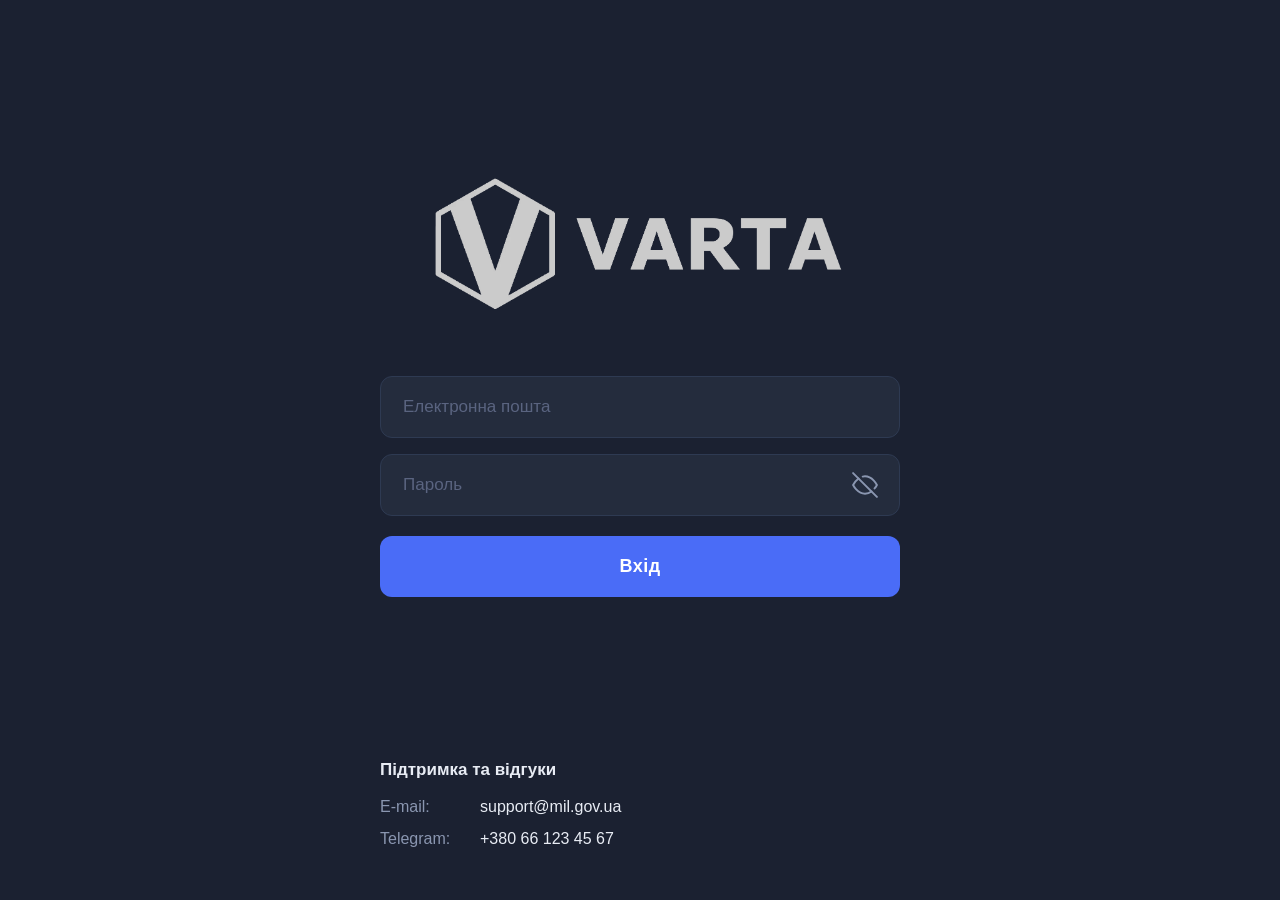
==== web/pages/diagnoses/index.html @ eaa7e65a "Change hospital" ====
<!DOCTYPE html>
<html lang="uk">
<head>
  <meta charset="UTF-8" />
  <meta name="viewport" content="width=device-width, initial-scale=1.0" />
  <title>VARTA — Діагнози</title>
  <link rel="stylesheet" href="../../css/tokens.css" />
  <link rel="stylesheet" href="diagnoses.css" />
</head>
<body>

  <header class="topbar">
    <div class="topbar__left">
      <img class="topbar__logo" src="../../assets/logo.webp" alt="VARTA" />
    </div>
    <div class="topbar__center">
      <h1 class="topbar__title" id="pageTitle"></h1>
    </div>
    <div class="topbar__right">
      <a class="btn-logout" href="../hospital/index.html">← До пацієнтів</a>
    </div>
  </header>

  <main class="main">
    <div class="content-layout">
      <section class="list-column" aria-labelledby="listHeading">
        <h2 class="visually-hidden" id="listHeading">Список діагнозів</h2>
        <div class="diagnoses-list" id="diagnosesList">
          <div class="skeleton-list" id="skeletonList">
            <div class="skeleton-card"></div>
            <div class="skeleton-card"></div>
            <div class="skeleton-card"></div>
          </div>
        </div>
        <p class="empty-msg" id="emptyMsg" hidden>Діагнози відсутні</p>
        <p class="error-msg" id="listErrorMsg" hidden></p>
      </section>

      <aside class="add-panel" aria-labelledby="formHeading">
        <h2 class="add-panel__title" id="formHeading">Новий діагноз</h2>
        <div class="add-panel__divider"></div>
        <div class="add-panel__field">
          <label class="add-panel__label" for="diagnosisText">Опис діагнозу</label>
          <textarea class="add-panel__textarea" id="diagnosisText" rows="1" placeholder="Введіть текст діагнозу..."></textarea>
        </div>
        <div class="add-panel__field">
          <label class="add-panel__label" for="severitySelect">Тяжкість</label>
          <select class="add-panel__select" id="severitySelect">
            <option value="Легке">Легке</option>
            <option value="Середнє" selected>Середнє</option>
            <option value="Важке">Важке</option>
            <option value="Критичне">Критичне</option>
          </select>
        </div>
        <p class="add-panel__msg" id="formMsg" hidden></p>
        <button class="add-panel__btn" id="submitBtn" type="button">Додати діагноз</button>
      </aside>
    </div>
  </main>

  <script src="../../js/api.js"></script>
  <script src="diagnoses.js"></script>
</body>
</html>
---- web/css/tokens.css ----
:root {
  --color-bg: #1b2131;
  --color-surface: #242c3d;
  --color-surface-hover: #2a3347;
  --color-border: #2e3a52;
  --color-accent: #4a6cf7;
  --color-accent-hover: #3a5ce6;
  --color-text-primary: #e8ecf4;
  --color-text-secondary: #8a96b0;
  --color-text-placeholder: #5a6480;
  --color-error: #e05454;

  --radius-sm: 8px;
  --radius-md: 12px;
  --radius-lg: 16px;

  --font-family: -apple-system, BlinkMacSystemFont, 'Segoe UI', Roboto, sans-serif;
}
---- web/pages/diagnoses/diagnoses.css ----
*, *::before, *::after {
  box-sizing: border-box;
  margin: 0;
  padding: 0;
}

body {
  font-family: var(--font-family);
  background-color: var(--color-bg);
  color: var(--color-text-primary);
  min-height: 100vh;
  display: flex;
  flex-direction: column;
}

.visually-hidden {
  position: absolute;
  width: 1px;
  height: 1px;
  padding: 0;
  margin: -1px;
  overflow: hidden;
  clip: rect(0, 0, 0, 0);
  white-space: nowrap;
  border: 0;
}

.topbar {
  display: flex;
  align-items: center;
  justify-content: space-between;
  padding: 14px 28px;
  background-color: var(--color-surface);
  border-bottom: 1px solid var(--color-border);
  position: sticky;
  top: 0;
  z-index: 100;
}

.topbar__left {
  display: flex;
  align-items: center;
}

.topbar__logo {
  height: 36px;
  width: auto;
}

.topbar__center {
  flex: 1;
  text-align: center;
}

.topbar__title {
  font-size: 18px;
  font-weight: 600;
  color: var(--color-text-primary);
}

.topbar__right {
  display: flex;
  align-items: center;
}

a.btn-logout {
  text-decoration: none;
}

.btn-logout {
  display: flex;
  align-items: center;
  gap: 8px;
  background: none;
  border: 1px solid var(--color-border);
  border-radius: var(--radius-sm);
  color: var(--color-text-secondary);
  font-size: 14px;
  padding: 8px 14px;
  cursor: pointer;
  transition: color 0.2s, border-color 0.2s;
}

.btn-logout:hover {
  color: var(--color-text-primary);
  border-color: var(--color-text-secondary);
}

.btn-logout svg {
  width: 18px;
  height: 18px;
}

.main {
  flex: 1;
  max-width: 1300px;
  width: 100%;
  margin: 0 auto;
  padding: 28px 24px 48px;
  display: flex;
  flex-direction: column;
  gap: 20px;
}

.content-layout {
  display: grid;
  grid-template-columns: 1fr 340px;
  gap: 20px;
  align-items: start;
}

.list-column {
  display: flex;
  flex-direction: column;
  gap: 12px;
  min-width: 0;
}

.diagnoses-list {
  display: flex;
  flex-direction: column;
  gap: 12px;
}

.diag-item {
  background-color: var(--color-surface);
  border: 1.5px solid var(--color-border);
  border-radius: var(--radius-md);
  padding: 14px 16px;
  display: flex;
  flex-direction: column;
  gap: 8px;
}

.diag-item__header {
  display: flex;
  align-items: center;
  justify-content: space-between;
  gap: 10px;
}

.diag-item__severity {
  font-size: 12px;
  font-weight: 600;
  padding: 3px 10px;
  border-radius: 20px;
  text-transform: uppercase;
  letter-spacing: 0.4px;
}

.diag--mild     { background: rgba(52, 199, 89, 0.12);  color: #34c759; }
.diag--moderate { background: rgba(255, 159, 10, 0.12); color: #ff9f0a; }
.diag--severe   { background: rgba(255, 100, 30, 0.12); color: #ff641e; }
.diag--critical { background: rgba(224, 84, 84, 0.12);  color: #e05454; }

.diag-item__date {
  font-size: 12px;
  color: var(--color-text-secondary);
}

.diag-item__text {
  font-size: 14px;
  color: var(--color-text-primary);
  line-height: 1.5;
}

.skeleton-list {
  display: flex;
  flex-direction: column;
  gap: 12px;
}

.skeleton-card {
  height: 96px;
  border-radius: var(--radius-md);
  background: linear-gradient(90deg, var(--color-surface) 25%, var(--color-surface-hover) 50%, var(--color-surface) 75%);
  background-size: 200% 100%;
  animation: shimmer 1.4s infinite;
}

@keyframes shimmer {
  0%   { background-position: 200% 0; }
  100% { background-position: -200% 0; }
}

.empty-msg {
  text-align: center;
  color: var(--color-text-secondary);
  font-size: 16px;
  padding: 48px 0;
}

.error-msg {
  text-align: center;
  color: var(--color-error);
  background: rgba(224,84,84,0.1);
  border: 1px solid rgba(224,84,84,0.3);
  border-radius: var(--radius-sm);
  padding: 16px;
  font-size: 15px;
}

.add-panel {
  background-color: var(--color-surface);
  border: 1.5px solid var(--color-border);
  border-radius: var(--radius-md);
  padding: 22px 20px;
  display: flex;
  flex-direction: column;
  gap: 14px;
  position: sticky;
  top: calc(64px + 28px);
}

.add-panel__title {
  font-size: 15px;
  font-weight: 600;
  color: var(--color-text-primary);
}

.add-panel__divider {
  height: 1px;
  background-color: var(--color-border);
}

.add-panel__field {
  display: flex;
  flex-direction: column;
  gap: 6px;
}

.add-panel__label {
  font-size: 12px;
  font-weight: 500;
  color: var(--color-text-secondary);
  text-transform: uppercase;
  letter-spacing: 0.5px;
}

.add-panel__textarea,
.add-panel__select {
  width: 100%;
  background-color: var(--color-bg);
  border: 1.5px solid var(--color-border);
  border-radius: var(--radius-sm);
  padding: 10px 14px;
  font-size: 15px;
  color: var(--color-text-primary);
  outline: none;
  transition: border-color 0.2s;
  font-family: inherit;
}

.add-panel__textarea {
  resize: none;
  overflow-y: hidden;
  min-height: 48px;
  line-height: 1.5;
}

.add-panel__textarea::placeholder {
  color: var(--color-text-placeholder);
}

.add-panel__textarea:focus,
.add-panel__select:focus {
  border-color: var(--color-accent);
}

.add-panel__select {
  cursor: pointer;
  appearance: none;
  background-image: url("data:image/svg+xml,%3Csvg xmlns='http://www.w3.org/2000/svg' width='16' height='16' viewBox='0 0 24 24' fill='none' stroke='%238a96b0' stroke-width='2'%3E%3Cpath d='M6 9l6 6 6-6'/%3E%3C/svg%3E");
  background-repeat: no-repeat;
  background-position: right 12px center;
  padding-right: 40px;
}

.add-panel__btn {
  width: 100%;
  background-color: var(--color-accent);
  color: #fff;
  border: none;
  border-radius: var(--radius-sm);
  padding: 11px 16px;
  font-size: 15px;
  font-weight: 500;
  cursor: pointer;
  transition: background-color 0.2s, opacity 0.2s;
}

.add-panel__btn:hover {
  background-color: var(--color-accent-hover);
}

.add-panel__btn:disabled {
  opacity: 0.55;
  cursor: not-allowed;
}

.add-panel__msg {
  font-size: 13px;
  line-height: 1.5;
  border-radius: var(--radius-sm);
  padding: 10px 12px;
}

.add-panel__msg--success {
  color: #34c759;
  background: rgba(52, 199, 89, 0.08);
  border: 1px solid rgba(52, 199, 89, 0.25);
}

.add-panel__msg--error {
  color: var(--color-error);
  background: rgba(224, 84, 84, 0.08);
  border: 1px solid rgba(224, 84, 84, 0.25);
}

@media (max-width: 900px) {
  .content-layout { grid-template-columns: 1fr; }
  .add-panel { position: static; }
}

@media (max-width: 700px) {
  .topbar__title { font-size: 15px; }
}
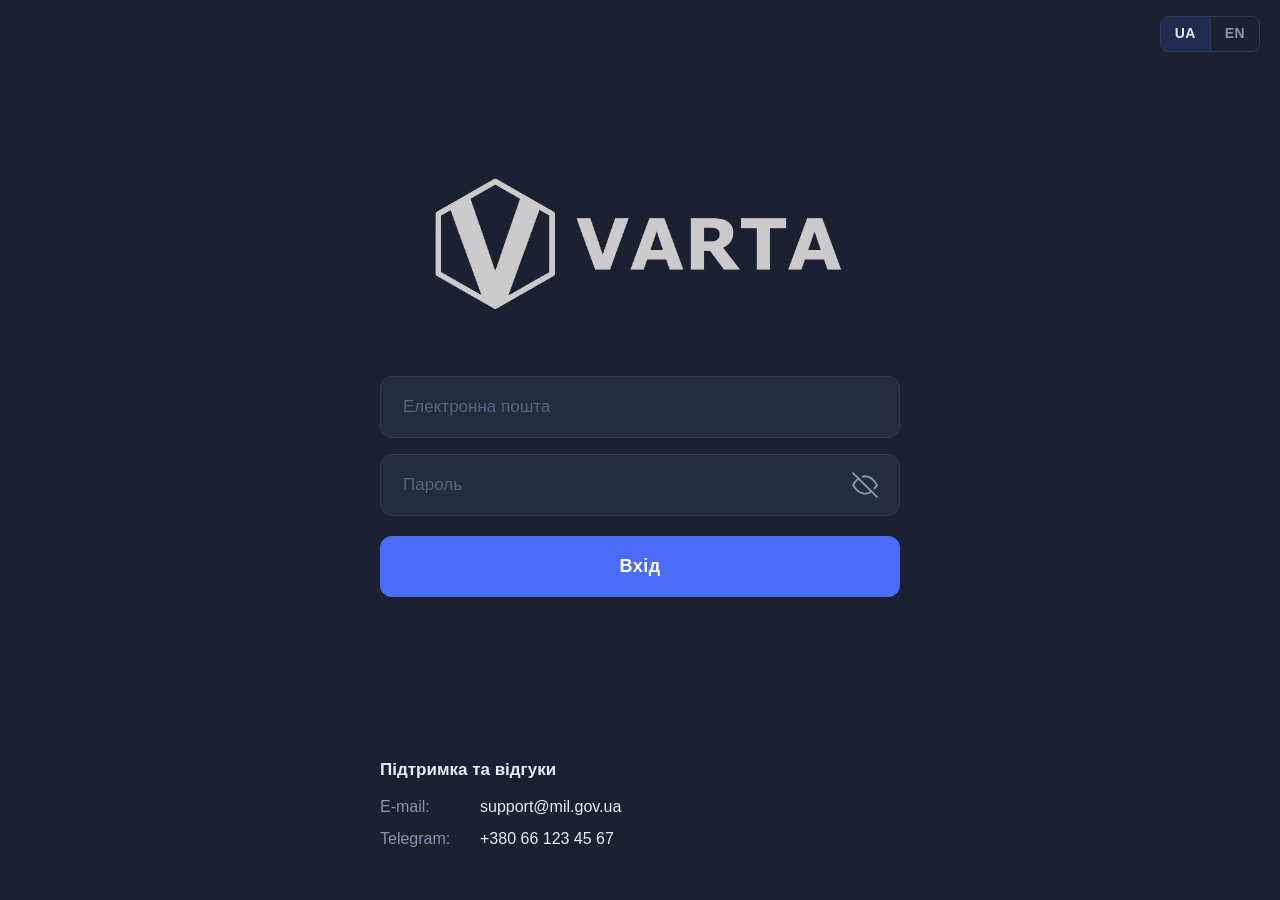
==== commit 54f508e3: "Add local" ====
--- a/web/pages/diagnoses/index.html
+++ b/web/pages/diagnoses/index.html
@@ -4,8 +4,9 @@
   <meta charset="UTF-8" />
   <meta name="viewport" content="width=device-width, initial-scale=1.0" />
   <title>VARTA — Діагнози</title>
-  <link rel="stylesheet" href="../../css/tokens.css" />
-  <link rel="stylesheet" href="diagnoses.css" />
+  <link rel="stylesheet" href="../../css/tokens.css?v=3" />
+  <link rel="stylesheet" href="../../css/lang-switcher.css?v=2" />
+  <link rel="stylesheet" href="diagnoses.css?v=3" />
 </head>
 <body>
 
@@ -17,7 +18,17 @@
       <h1 class="topbar__title" id="pageTitle"></h1>
     </div>
     <div class="topbar__right">
-      <a class="btn-logout" href="../hospital/index.html">← До пацієнтів</a>
+      <div class="lang-switcher">
+        <button type="button" class="lang-switcher__btn" data-lang="uk">UA</button>
+        <button type="button" class="lang-switcher__btn" data-lang="en">EN</button>
+      </div>
+      <a class="btn-logout" href="../hospital/index.html">
+        <svg viewBox="0 0 24 24" fill="none" stroke="currentColor" stroke-width="1.8" stroke-linecap="round" stroke-linejoin="round" aria-hidden="true">
+          <line x1="19" y1="12" x2="5" y2="12"/>
+          <polyline points="12 19 5 12 12 5"/>
+        </svg>
+        <span id="backText">Назад</span>
+      </a>
     </div>
   </header>
 
@@ -40,11 +51,11 @@
         <h2 class="add-panel__title" id="formHeading">Новий діагноз</h2>
         <div class="add-panel__divider"></div>
         <div class="add-panel__field">
-          <label class="add-panel__label" for="diagnosisText">Опис діагнозу</label>
+          <label class="add-panel__label" id="labelDiagText" for="diagnosisText">Опис діагнозу</label>
           <textarea class="add-panel__textarea" id="diagnosisText" rows="1" placeholder="Введіть текст діагнозу..."></textarea>
         </div>
         <div class="add-panel__field">
-          <label class="add-panel__label" for="severitySelect">Тяжкість</label>
+          <label class="add-panel__label" id="labelSeverity" for="severitySelect">Тяжкість</label>
           <select class="add-panel__select" id="severitySelect">
             <option value="Легке">Легке</option>
             <option value="Середнє" selected>Середнє</option>
@@ -58,7 +69,8 @@
     </div>
   </main>
 
-  <script src="../../js/api.js"></script>
-  <script src="diagnoses.js"></script>
+  <script src="../../js/lang.js?v=1"></script>
+  <script src="../../js/api.js?v=2"></script>
+  <script src="diagnoses.js?v=3"></script>
 </body>
 </html>
--- a/web/css/tokens.css
+++ b/web/css/tokens.css
@@ -16,3 +16,58 @@
 
   --font-family: -apple-system, BlinkMacSystemFont, 'Segoe UI', Roboto, sans-serif;
 }
+
+input:-webkit-autofill,
+input:-webkit-autofill:hover,
+input:-webkit-autofill:focus,
+textarea:-webkit-autofill,
+textarea:-webkit-autofill:hover,
+textarea:-webkit-autofill:focus,
+select:-webkit-autofill,
+select:-webkit-autofill:hover,
+select:-webkit-autofill:focus {
+  -webkit-box-shadow: 0 0 0 1000px var(--color-surface) inset !important;
+  box-shadow: 0 0 0 1000px var(--color-surface) inset !important;
+  -webkit-text-fill-color: var(--color-text-primary) !important;
+  caret-color: var(--color-text-primary);
+  transition: background-color 99999s ease-out;
+}
+
+.admit-panel__input:-webkit-autofill,
+.admit-panel__input:-webkit-autofill:hover,
+.admit-panel__input:-webkit-autofill:focus,
+.entity-form__input:-webkit-autofill,
+.entity-form__input:-webkit-autofill:hover,
+.entity-form__input:-webkit-autofill:focus,
+.add-panel__textarea:-webkit-autofill,
+.add-panel__textarea:-webkit-autofill:hover,
+.add-panel__textarea:-webkit-autofill:focus,
+.add-panel__select:-webkit-autofill,
+.add-panel__select:-webkit-autofill:hover,
+.add-panel__select:-webkit-autofill:focus {
+  -webkit-box-shadow: 0 0 0 1000px var(--color-bg) inset !important;
+  box-shadow: 0 0 0 1000px var(--color-bg) inset !important;
+}
+
+input:autofill,
+input:autofill:hover,
+input:autofill:focus,
+textarea:autofill,
+textarea:autofill:hover,
+textarea:autofill:focus,
+select:autofill,
+select:autofill:hover,
+select:autofill:focus {
+  box-shadow: 0 0 0 1000px var(--color-surface) inset !important;
+  -webkit-text-fill-color: var(--color-text-primary);
+  color: var(--color-text-primary);
+  caret-color: var(--color-text-primary);
+  transition: background-color 99999s ease-out;
+}
+
+.admit-panel__input:autofill,
+.entity-form__input:autofill,
+.add-panel__textarea:autofill,
+.add-panel__select:autofill {
+  box-shadow: 0 0 0 1000px var(--color-bg) inset !important;
+}
--- a/web/css/lang-switcher.css
+++ b/web/css/lang-switcher.css
@@ -0,0 +1,62 @@
+.lang-switcher {
+  display: inline-flex;
+  align-items: stretch;
+  flex-shrink: 0;
+  border: 1px solid var(--color-border);
+  border-radius: var(--radius-sm);
+  overflow: hidden;
+  background: transparent;
+}
+
+.lang-switcher__btn {
+  margin: 0;
+  padding: 8px 14px;
+  border: none;
+  border-left: 1px solid var(--color-border);
+  background: transparent;
+  color: var(--color-text-secondary);
+  font-family: var(--font-family);
+  font-size: 14px;
+  font-weight: 600;
+  line-height: 1.25;
+  letter-spacing: 0.03em;
+  cursor: pointer;
+  transition: color 0.15s ease, background-color 0.15s ease;
+  -webkit-appearance: none;
+  appearance: none;
+}
+
+.lang-switcher__btn:first-child {
+  border-left: none;
+}
+
+.lang-switcher__btn:hover {
+  color: var(--color-text-primary);
+  background-color: rgba(255, 255, 255, 0.05);
+}
+
+.lang-switcher__btn.active {
+  color: var(--color-text-primary);
+  background-color: rgba(74, 108, 247, 0.14);
+}
+
+.lang-switcher__btn:focus-visible {
+  outline: 2px solid var(--color-accent);
+  outline-offset: 2px;
+  position: relative;
+  z-index: 1;
+}
+
+.topbar .topbar__center {
+  min-width: 0;
+}
+
+.topbar .topbar__title {
+  overflow: hidden;
+  text-overflow: ellipsis;
+  white-space: nowrap;
+}
+
+.topbar .topbar__right {
+  flex-shrink: 0;
+}
--- a/web/pages/diagnoses/diagnoses.css
+++ b/web/pages/diagnoses/diagnoses.css
@@ -26,9 +26,10 @@
 }
 
 .topbar {
-  display: flex;
-  align-items: center;
-  justify-content: space-between;
+  display: grid;
+  grid-template-columns: 1fr auto 1fr;
+  align-items: center;
+  column-gap: 12px;
   padding: 14px 28px;
   background-color: var(--color-surface);
   border-bottom: 1px solid var(--color-border);
@@ -40,6 +41,8 @@
 .topbar__left {
   display: flex;
   align-items: center;
+  justify-self: start;
+  min-width: 0;
 }
 
 .topbar__logo {
@@ -48,8 +51,10 @@
 }
 
 .topbar__center {
-  flex: 1;
+  justify-self: center;
   text-align: center;
+  min-width: 0;
+  max-width: min(56vw, 520px);
 }
 
 .topbar__title {
@@ -61,6 +66,10 @@
 .topbar__right {
   display: flex;
   align-items: center;
+  justify-content: flex-end;
+  justify-self: end;
+  gap: 10px;
+  min-width: 0;
 }
 
 a.btn-logout {
@@ -68,7 +77,7 @@
 }
 
 .btn-logout {
-  display: flex;
+  display: inline-flex;
   align-items: center;
   gap: 8px;
   background: none;
